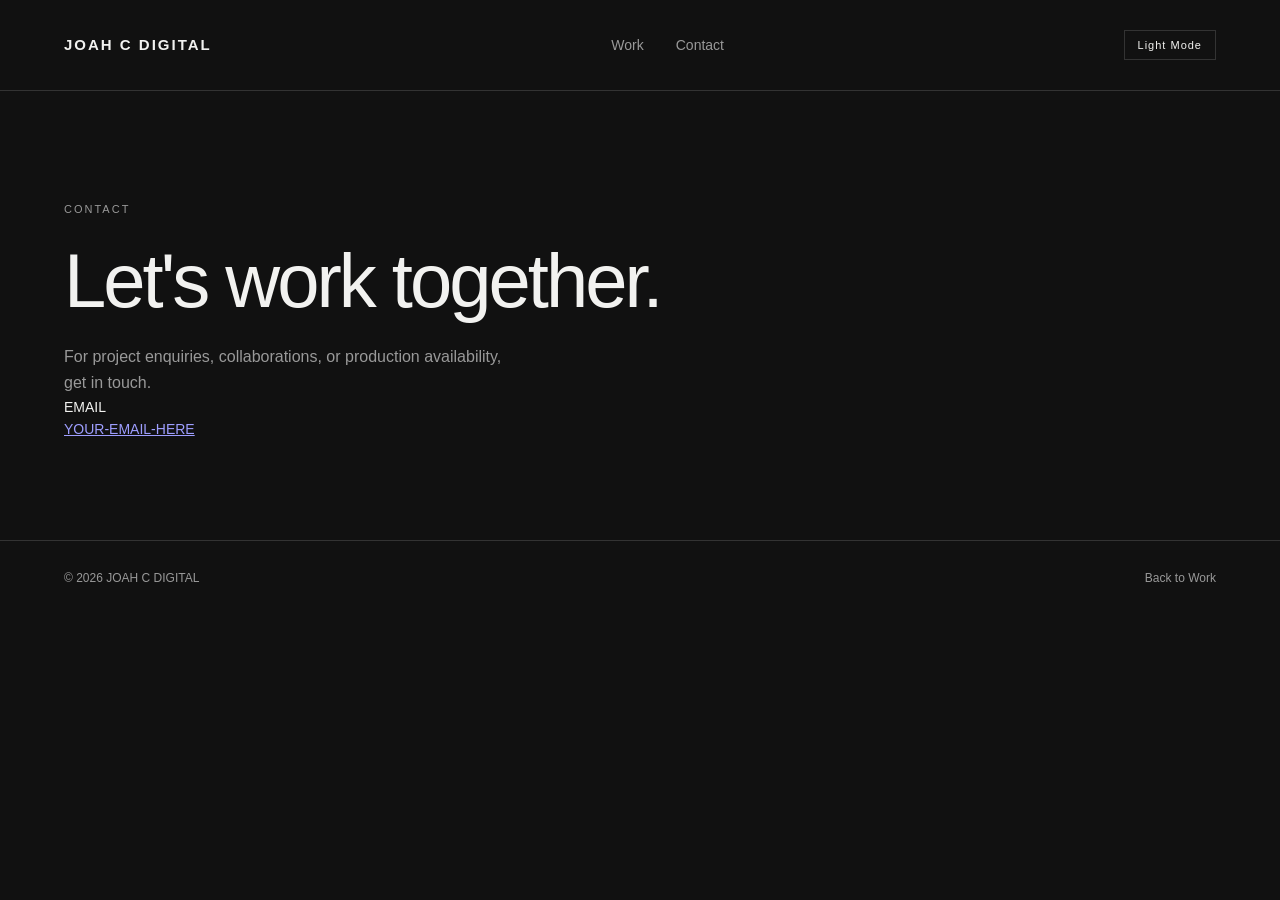
==== contact.html @ 58d32ca5 "Add contact page" ====
<!DOCTYPE html>
<html lang="en">
<head>
  <meta charset="UTF-8">
  <meta name="viewport" content="width=device-width, initial-scale=1.0">
  <meta name="description" content="Contact Joah Campbell, Digital Imaging Technician.">
  <title>Contact | JOAH C DIGITAL</title>
  <link rel="stylesheet" href="style.css">
</head>
<body>

  <header class="site-header">
    <a href="index.html" class="logo">JOAH C DIGITAL</a>

    <nav>
      <a href="index.html">Work</a>
      <a href="contact.html">Contact</a>
    </nav>

    <button id="theme-toggle" aria-label="Switch color theme">
      Light / Dark
    </button>
  </header>

  <main>
    <section class="intro contact-intro">
      <p class="eyebrow">CONTACT</p>

      <h1>Let's work together.</h1>

      <p class="intro-text">
        For project enquiries, collaborations, or production
        availability, get in touch.
      </p>

      <div class="contact-details">
        <p class="contact-label">EMAIL</p>
        <a class="contact-email" href="mailto:YOUR-EMAIL-HERE">
          YOUR-EMAIL-HERE
        </a>
      </div>
    </section>
  </main>

  <footer>
    <p>© 2026 JOAH C DIGITAL</p>
    <a href="index.html">Back to Work</a>
  </footer>

  <script src="script.js"></script>

</body>
</html>
---- style.css ----
/* ------------------------------
   JOAH C DIGITAL
   Main Stylesheet
-------------------------------- */

:root {
  color-scheme: dark;
  --background: #111111;
  --surface: #191919;
  --text: #f2f2f0;
  --muted: #999999;
  --border: #333333;
  --page-width: 1440px;
}

:root[data-theme="light"] {
  color-scheme: light;
  --background: #f5f5f2;
  --surface: #ffffff;
  --text: #171717;
  --muted: #666666;
  --border: #ddddda;
}

* {
  margin: 0;
  padding: 0;
  box-sizing: border-box;
}

html {
  scroll-behavior: smooth;
}

body {
  background: var(--background);
  color: var(--text);
  font-family: Arial, Helvetica, sans-serif;
  font-size: 14px;
  line-height: 1.6;
  transition: background 0.3s ease, color 0.3s ease;
}

/* HEADER */

.site-header {
  width: 100%;
  max-width: var(--page-width);
  margin: 0 auto;
  padding: 30px 5%;
  display: flex;
  justify-content: space-between;
  align-items: center;
  gap: 30px;
  border-bottom: 1px solid var(--border);
}

.logo {
  color: var(--text);
  text-decoration: none;
  font-size: 15px;
  font-weight: 700;
  letter-spacing: 2px;
  white-space: nowrap;
}

nav {
  display: flex;
  gap: 32px;
}

nav a,
footer a {
  color: var(--muted);
  text-decoration: none;
  transition: color 0.2s ease;
}

nav a:hover,
footer a:hover {
  color: var(--text);
}

#theme-toggle {
  background: transparent;
  border: 1px solid var(--border);
  color: var(--text);
  padding: 8px 13px;
  font-size: 11px;
  letter-spacing: 1px;
  cursor: pointer;
  transition: background 0.2s ease;
}

#theme-toggle:hover {
  background: var(--surface);
}

/* MAIN CONTENT */

main {
  max-width: var(--page-width);
  margin: 0 auto;
  padding: 0 5%;
}

/* INTRO / ABOUT */

.intro {
  padding: 110px 0 100px;
  max-width: 760px;
}

.eyebrow {
  color: var(--muted);
  font-size: 11px;
  letter-spacing: 2px;
  margin-bottom: 22px;
}

.intro h1 {
  font-size: clamp(42px, 7vw, 76px);
  font-weight: 400;
  letter-spacing: -3px;
  line-height: 1.05;
  margin-bottom: 24px;
}

.intro-text {
  max-width: 440px;
  color: var(--muted);
  font-size: 16px;
}

/* WORK SECTION */

.work-section {
  padding-bottom: 110px;
}

.section-heading {
  display: flex;
  justify-content: space-between;
  align-items: baseline;
  gap: 20px;
  margin-bottom: 28px;
  border-bottom: 1px solid var(--border);
  padding-bottom: 15px;
}

.section-heading h2 {
  font-size: 19px;
  font-weight: 400;
}

.section-heading p {
  color: var(--muted);
  font-size: 12px;
}

/* PROJECT GRID */

.project-grid {
  display: grid;
  grid-template-columns: repeat(2, minmax(0, 1fr));
  column-gap: 22px;
  row-gap: 48px;
}

.project {
  min-width: 0;
}

.project img {
  display: block;
  width: 100%;
  aspect-ratio: 16 / 9;
  object-fit: cover;
  background: var(--surface);
  margin-bottom: 14px;
}

.project h3 {
  font-size: 14px;
  font-weight: 400;
  margin-bottom: 3px;
}

.project p {
  color: var(--muted);
  font-size: 12px;
}

/* FOOTER */

footer {
  max-width: var(--page-width);
  margin: 0 auto;
  padding: 28px 5%;
  border-top: 1px solid var(--border);
  display: flex;
  justify-content: space-between;
  gap: 20px;
  color: var(--muted);
  font-size: 12px;
}

/* MOBILE */

@media (max-width: 700px) {
  .site-header {
    padding: 22px 5%;
    flex-wrap: wrap;
    gap: 18px;
  }

  .logo {
    font-size: 13px;
  }

  nav {
    gap: 18px;
  }

  #theme-toggle {
    margin-left: auto;
  }

  .intro {
    padding: 75px 0 65px;
  }

  .intro h1 {
    letter-spacing: -2px;
  }

  .project-grid {
    grid-template-columns: 1fr;
    row-gap: 35px;
  }

  .section-heading {
    align-items: flex-start;
  }

  footer {
    flex-wrap: wrap;
  }
}
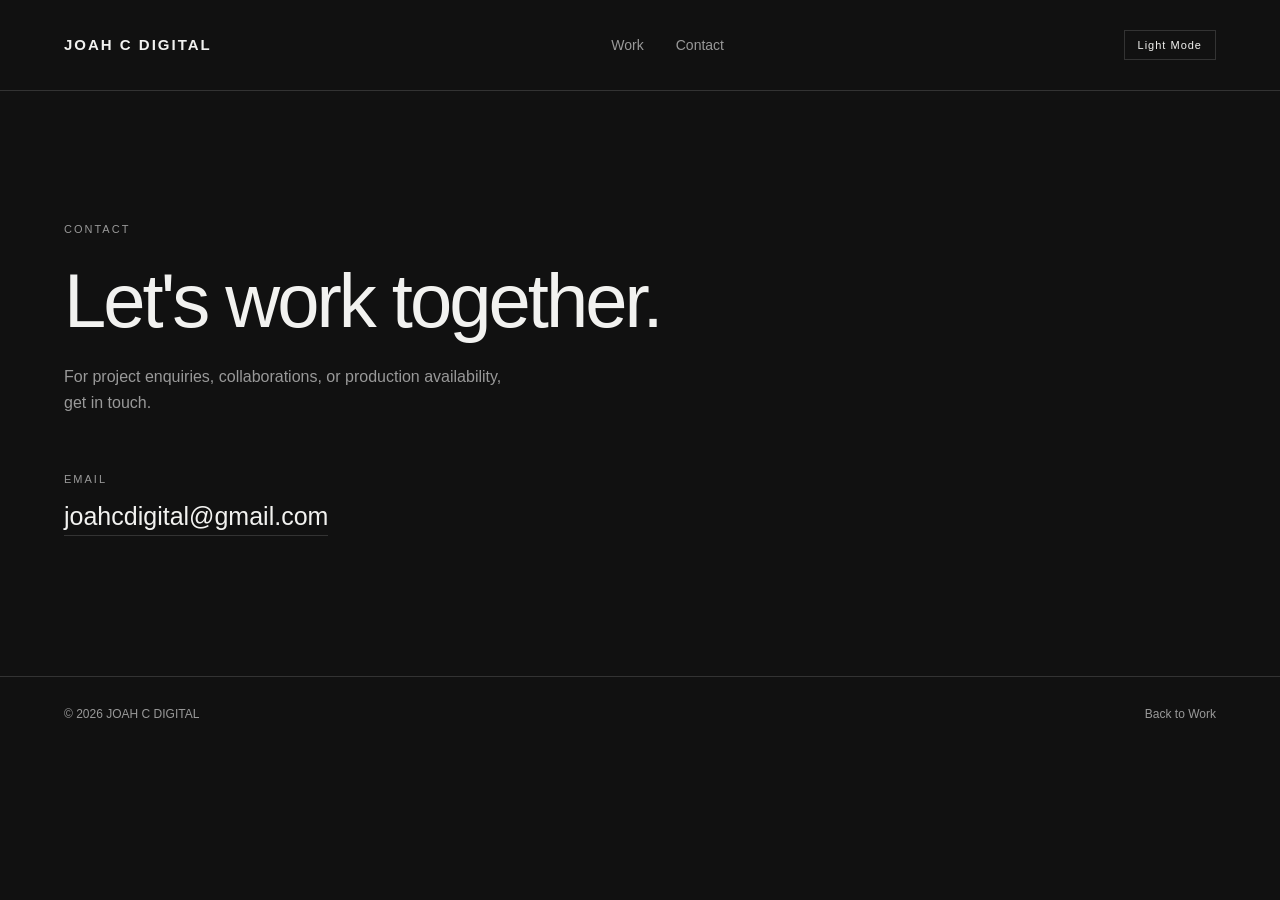
==== commit 81e16c13: "Update contact.html" ====
--- a/contact.html
+++ b/contact.html
@@ -36,8 +36,8 @@
 
       <div class="contact-details">
         <p class="contact-label">EMAIL</p>
-        <a class="contact-email" href="mailto:YOUR-EMAIL-HERE">
-          YOUR-EMAIL-HERE
+        <a class="contact-email" href="mailto:joahcdigital@gmail.com">
+          joahcdigital@gmail.com
         </a>
       </div>
     </section>
--- a/style.css
+++ b/style.css
@@ -248,3 +248,33 @@
     flex-wrap: wrap;
   }
 }
+
+/* CONTACT PAGE */
+
+.contact-intro {
+  min-height: 65vh;
+  padding-top: 130px;
+}
+
+.contact-details {
+  margin-top: 55px;
+}
+
+.contact-label {
+  color: var(--muted);
+  font-size: 11px;
+  letter-spacing: 2px;
+  margin-bottom: 8px;
+}
+
+.contact-email {
+  color: var(--text);
+  font-size: clamp(18px, 3vw, 25px);
+  text-decoration: none;
+  border-bottom: 1px solid var(--border);
+  padding-bottom: 5px;
+}
+
+.contact-email:hover {
+  color: var(--muted);
+}
